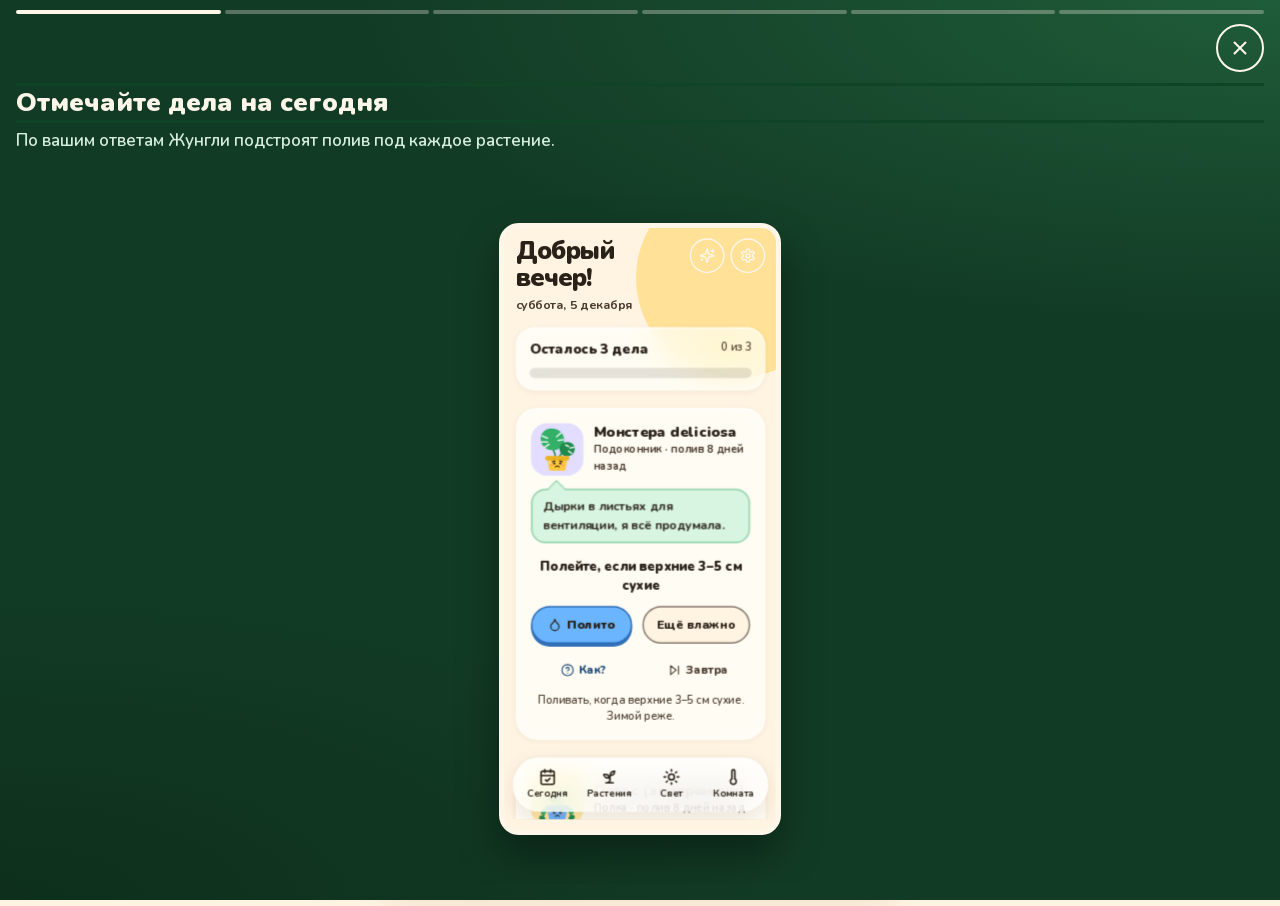
==== app/index.html @ 9d5446fd "Merge main; catalog row redesign moves to v187 Co-Authored-By: Claude Opus 5.5 <noreply@anthropic.co" ====
<!doctype html>
<!-- Жунгли · https://zhungli.zmoki.xyz/ · Copyright (c) 2026 Zarema Khalilova. All rights reserved. No copying, hosting or reuse without permission. See LICENSE. -->
<html lang="ru">
<head>
  <meta charset="utf-8">
  <meta name="viewport" content="width=device-width, initial-scale=1, viewport-fit=cover">
  <title>Жунгли</title>
  <meta name="description" content="Что сегодня сделать с растениями">
  <meta name="robots" content="noindex, nofollow">
  <meta name="copyright" content="© 2026 Zarema Khalilova. All rights reserved.">
  <meta name="theme-color" content="#fff4e2" media="(prefers-color-scheme: light)">
  <meta name="theme-color" content="#1a1524" media="(prefers-color-scheme: dark)">
  <meta name="apple-mobile-web-app-capable" content="yes">
  <meta name="mobile-web-app-capable" content="yes">
  <meta name="apple-mobile-web-app-status-bar-style" content="default">
  <meta name="apple-mobile-web-app-title" content="Жунгли">
  <link rel="apple-touch-icon" href="icons/icon-180.png">
  <link rel="icon" href="icons/icon.svg" type="image/svg+xml">
  <link rel="manifest" href="manifest.webmanifest">
  <link rel="preload" href="fonts/nunito-cyrillic.woff2" as="font" type="font/woff2" crossorigin>
  <link rel="stylesheet" href="style.css?v=187">
</head>
<body>
  <!-- Icons: Lucide v0.468.0, ISC License, (c) Lucide Contributors. See icons/LUCIDE-LICENSE.txt -->
  <svg class="sprite" aria-hidden="true">
    <symbol id="i-calendar-check" viewBox="0 0 24 24"><path d="M8 2v4" /> <path d="M16 2v4" /> <rect width="18" height="18" x="3" y="4" rx="2" /> <path d="M3 10h18" /> <path d="m9 16 2 2 4-4" /></symbol>
    <symbol id="i-sprout" viewBox="0 0 24 24"><path d="M7 20h10" /> <path d="M10 20c5.5-2.5.8-6.4 3-10" /> <path d="M9.5 9.4c1.1.8 1.8 2.2 2.3 3.7-2 .4-3.5.4-4.8-.3-1.2-.6-2.3-1.9-3-4.2 2.8-.5 4.4 0 5.5.8z" /> <path d="M14.1 6a7 7 0 0 0-1.1 4c1.9-.1 3.3-.6 4.3-1.4 1-1 1.6-2.3 1.7-4.6-2.7.1-4 1-4.9 2z" /></symbol>
    <symbol id="i-sun" viewBox="0 0 24 24"><circle cx="12" cy="12" r="4" /> <path d="M12 2v2" /> <path d="M12 20v2" /> <path d="m4.93 4.93 1.41 1.41" /> <path d="m17.66 17.66 1.41 1.41" /> <path d="M2 12h2" /> <path d="M20 12h2" /> <path d="m6.34 17.66-1.41 1.41" /> <path d="m19.07 4.93-1.41 1.41" /></symbol>
    <symbol id="i-thermometer" viewBox="0 0 24 24"><path d="M14 4v10.54a4 4 0 1 1-4 0V4a2 2 0 0 1 4 0Z" /></symbol>
    <symbol id="i-sparkles" viewBox="0 0 24 24"><path d="M9.937 15.5A2 2 0 0 0 8.5 14.063l-6.135-1.582a.5.5 0 0 1 0-.962L8.5 9.936A2 2 0 0 0 9.937 8.5l1.582-6.135a.5.5 0 0 1 .963 0L14.063 8.5A2 2 0 0 0 15.5 9.937l6.135 1.581a.5.5 0 0 1 0 .964L15.5 14.063a2 2 0 0 0-1.437 1.437l-1.582 6.135a.5.5 0 0 1-.963 0z" /> <path d="M20 3v4" /> <path d="M22 5h-4" /> <path d="M4 17v2" /> <path d="M5 18H3" /></symbol>
    <symbol id="i-settings" viewBox="0 0 24 24"><path d="M12.22 2h-.44a2 2 0 0 0-2 2v.18a2 2 0 0 1-1 1.73l-.43.25a2 2 0 0 1-2 0l-.15-.08a2 2 0 0 0-2.73.73l-.22.38a2 2 0 0 0 .73 2.73l.15.1a2 2 0 0 1 1 1.72v.51a2 2 0 0 1-1 1.74l-.15.09a2 2 0 0 0-.73 2.73l.22.38a2 2 0 0 0 2.73.73l.15-.08a2 2 0 0 1 2 0l.43.25a2 2 0 0 1 1 1.73V20a2 2 0 0 0 2 2h.44a2 2 0 0 0 2-2v-.18a2 2 0 0 1 1-1.73l.43-.25a2 2 0 0 1 2 0l.15.08a2 2 0 0 0 2.73-.73l.22-.39a2 2 0 0 0-.73-2.73l-.15-.08a2 2 0 0 1-1-1.74v-.5a2 2 0 0 1 1-1.74l.15-.09a2 2 0 0 0 .73-2.73l-.22-.38a2 2 0 0 0-2.73-.73l-.15.08a2 2 0 0 1-2 0l-.43-.25a2 2 0 0 1-1-1.73V4a2 2 0 0 0-2-2z" /> <circle cx="12" cy="12" r="3" /></symbol>
    <symbol id="i-droplet" viewBox="0 0 24 24"><path d="M12 22a7 7 0 0 0 7-7c0-2-1-3.9-3-5.5s-3.5-4-4-6.5c-.5 2.5-2 4.9-4 6.5C6 11.1 5 13 5 15a7 7 0 0 0 7 7z" /></symbol>
    <symbol id="i-skip-forward" viewBox="0 0 24 24"><polygon points="5 4 15 12 5 20 5 4" /> <line x1="19" x2="19" y1="5" y2="19" /></symbol>
    <symbol id="i-save" viewBox="0 0 24 24"><path d="M15.2 3a2 2 0 0 1 1.4.6l3.8 3.8a2 2 0 0 1 .6 1.4V19a2 2 0 0 1-2 2H5a2 2 0 0 1-2-2V5a2 2 0 0 1 2-2z" /> <path d="M17 21v-7a1 1 0 0 0-1-1H8a1 1 0 0 0-1 1v7" /> <path d="M7 3v4a1 1 0 0 0 1 1h7" /></symbol>
  <symbol id="i-circle-help" viewBox="0 0 24 24"><circle cx="12" cy="12" r="10" /> <path d="M9.09 9a3 3 0 0 1 5.83 1c0 2-3 3-3 3" /> <path d="M12 17h.01" /></symbol>
  <symbol id="i-copy" viewBox="0 0 24 24"><rect width="14" height="14" x="8" y="8" rx="2" ry="2" /> <path d="M4 16c-1.1 0-2-.9-2-2V4c0-1.1.9-2 2-2h10c1.1 0 2 .9 2 2" /></symbol>
    <symbol id="i-pencil" viewBox="0 0 24 24"><path d="M21.174 6.812a1 1 0 0 0-3.986-3.987L3.842 16.174a2 2 0 0 0-.5.83l-1.321 4.352a.5.5 0 0 0 .623.622l4.353-1.32a2 2 0 0 0 .83-.497z" /> <path d="m15 5 4 4" /></symbol>
    <symbol id="i-funnel" viewBox="0 0 24 24"><polygon points="22 3 2 3 10 12.46 10 19 14 21 14 12.46 22 3" /></symbol>
    <symbol id="i-search" viewBox="0 0 24 24"><circle cx="11" cy="11" r="8" /> <path d="m21 21-4.3-4.3" /></symbol>
    <symbol id="i-x" viewBox="0 0 24 24"><path d="M18 6 6 18" /> <path d="m6 6 12 12" /></symbol>
    <symbol id="i-check" viewBox="0 0 24 24"><path d="M20 6 9 17l-5-5" /></symbol>
    <symbol id="i-plus" viewBox="0 0 24 24"><path d="M5 12h14" /> <path d="M12 5v14" /></symbol>
    <symbol id="i-minus" viewBox="0 0 24 24"><path d="M5 12h14" /></symbol>
    <symbol id="i-wind" viewBox="0 0 24 24"><path d="M12.8 19.6A2 2 0 1 0 14 16H2" /> <path d="M17.5 8a2.5 2.5 0 1 1 2 4H2" /> <path d="M9.8 4.4A2 2 0 1 1 11 8H2" /></symbol>
    <symbol id="i-sun-dim" viewBox="0 0 24 24"><circle cx="12" cy="12" r="4" /> <path d="M12 4h.01" /> <path d="M20 12h.01" /> <path d="M12 20h.01" /> <path d="M4 12h.01" /> <path d="M17.657 6.343h.01" /> <path d="M17.657 17.657h.01" /> <path d="M6.343 17.657h.01" /> <path d="M6.343 6.343h.01" /></symbol>
    <symbol id="i-utensils" viewBox="0 0 24 24"><path d="M3 2v7c0 1.1.9 2 2 2h4a2 2 0 0 0 2-2V2" /> <path d="M7 2v20" /> <path d="M21 15V2a5 5 0 0 0-5 5v6c0 1.1.9 2 2 2h3Zm0 0v7" /></symbol>
    <symbol id="i-shovel" viewBox="0 0 24 24"><path d="M2 22v-5l5-5 5 5-5 5z" /> <path d="M9.5 14.5 16 8" /> <path d="m17 2 5 5-.5.5a3.53 3.53 0 0 1-5 0s0 0 0 0a3.53 3.53 0 0 1 0-5L17 2" /></symbol>
    <symbol id="i-lightbulb" viewBox="0 0 24 24"><path d="M15 14c.2-1 .7-1.7 1.5-2.5 1-.9 1.5-2.2 1.5-3.5A6 6 0 0 0 6 8c0 1 .2 2.2 1.5 3.5.7.7 1.3 1.5 1.5 2.5" /> <path d="M9 18h6" /> <path d="M10 22h4" /></symbol>
    <symbol id="i-triangle-alert" viewBox="0 0 24 24"><path d="m21.73 18-8-14a2 2 0 0 0-3.48 0l-8 14A2 2 0 0 0 4 21h16a2 2 0 0 0 1.73-3" /> <path d="M12 9v4" /> <path d="M12 17h.01" /></symbol>
    <symbol id="i-smile" viewBox="0 0 24 24"><circle cx="12" cy="12" r="10" /> <path d="M8 14s1.5 2 4 2 4-2 4-2" /> <line x1="9" x2="9.01" y1="9" y2="9" /> <line x1="15" x2="15.01" y1="9" y2="9" /></symbol>
    <symbol id="i-chevron-right" viewBox="0 0 24 24"><path d="m9 18 6-6-6-6" /></symbol>
    <symbol id="i-bot" viewBox="0 0 24 24"><path d="M12 8V4H8" /> <rect width="16" height="12" x="4" y="8" rx="2" /> <path d="M2 14h2" /> <path d="M20 14h2" /> <path d="M15 13v2" /> <path d="M9 13v2" /></symbol>
    <symbol id="i-smartphone" viewBox="0 0 24 24"><rect width="14" height="20" x="5" y="2" rx="2" ry="2" /> <path d="M12 18h.01" /></symbol>
    <symbol id="i-moon" viewBox="0 0 24 24"><path d="M12 3a6 6 0 0 0 9 9 9 9 0 1 1-9-9Z" /></symbol>
    <symbol id="i-arrow-left" viewBox="0 0 24 24"><path d="m12 19-7-7 7-7" /> <path d="M19 12H5" /></symbol>
    <symbol id="i-arrow-left-right" viewBox="0 0 24 24"><path d="M8 3 4 7l4 4" /> <path d="M4 7h16" /> <path d="m16 21 4-4-4-4" /> <path d="M20 17H4" /></symbol>
    <symbol id="i-droplet-off" viewBox="0 0 24 24"><path d="M18.715 13.186C18.29 11.858 17.384 10.607 16 9.5c-2-1.6-3.5-4-4-6.5a10.7 10.7 0 0 1-.884 2.586" /> <path d="m2 2 20 20" /> <path d="M8.795 8.797A11 11 0 0 1 8 9.5C6 11.1 5 13 5 15a7 7 0 0 0 13.222 3.208" /></symbol>
    <symbol id="i-droplets" viewBox="0 0 24 24"><path d="M7 16.3c2.2 0 4-1.83 4-4.05 0-1.16-.57-2.26-1.71-3.19S7.29 6.75 7 5.3c-.29 1.45-1.14 2.84-2.29 3.76S3 11.1 3 12.25c0 2.22 1.8 4.05 4 4.05z" /> <path d="M12.56 6.6A10.97 10.97 0 0 0 14 3.02c.5 2.5 2 4.9 4 6.5s3 3.5 3 5.5a6.98 6.98 0 0 1-11.91 4.97" /></symbol>
    <symbol id="i-flame" viewBox="0 0 24 24"><path d="M8.5 14.5A2.5 2.5 0 0 0 11 12c0-1.38-.5-2-1-3-1.072-2.143-.224-4.054 2-6 .5 2.5 2 4.9 4 6.5 2 1.6 3 3.5 3 5.5a7 7 0 1 1-14 0c0-1.153.433-2.294 1-3a2.5 2.5 0 0 0 2.5 2.5z" /></symbol>
    <symbol id="i-snowflake" viewBox="0 0 24 24"><line x1="2" x2="22" y1="12" y2="12" /> <line x1="12" x2="12" y1="2" y2="22" /> <path d="m20 16-4-4 4-4" /> <path d="m4 8 4 4-4 4" /> <path d="m16 4-4 4-4-4" /> <path d="m8 20 4-4 4 4" /></symbol>
    <symbol id="i-alarm-clock" viewBox="0 0 24 24"><circle cx="12" cy="13" r="8" /> <path d="M12 9v4l2 2" /> <path d="M5 3 2 6" /> <path d="m22 6-3-3" /> <path d="M6.38 18.7 4 21" /> <path d="M17.64 18.67 20 21" /></symbol>
    <symbol id="i-lamp" viewBox="0 0 24 24"><path d="M8 2h8l4 10H4L8 2Z" /> <path d="M12 12v6" /> <path d="M8 22v-2c0-1.1.9-2 2-2h4a2 2 0 0 1 2 2v2H8Z" /></symbol>
    <symbol id="i-sticky-note" viewBox="0 0 24 24"><path d="M16 3H5a2 2 0 0 0-2 2v14a2 2 0 0 0 2 2h14a2 2 0 0 0 2-2V8Z" /> <path d="M15 3v4a2 2 0 0 0 2 2h4" /></symbol>
    <symbol id="i-laugh" viewBox="0 0 24 24"><circle cx="12" cy="12" r="10" /> <path d="M18 13a6 6 0 0 1-6 5 6 6 0 0 1-6-5h12Z" /> <line x1="9" x2="9.01" y1="9" y2="9" /> <line x1="15" x2="15.01" y1="9" y2="9" /></symbol>
    <symbol id="i-frown" viewBox="0 0 24 24"><circle cx="12" cy="12" r="10" /> <path d="M16 16s-1.5-2-4-2-4 2-4 2" /> <line x1="9" x2="9.01" y1="9" y2="9" /> <line x1="15" x2="15.01" y1="9" y2="9" /></symbol>
    <symbol id="i-meh" viewBox="0 0 24 24"><circle cx="12" cy="12" r="10" /> <line x1="8" x2="16" y1="15" y2="15" /> <line x1="9" x2="9.01" y1="9" y2="9" /> <line x1="15" x2="15.01" y1="9" y2="9" /></symbol>
    <symbol id="i-trash-2" viewBox="0 0 24 24"><path d="M3 6h18" /> <path d="M19 6v14c0 1-1 2-2 2H7c-1 0-2-1-2-2V6" /> <path d="M8 6V4c0-1 1-2 2-2h4c1 0 2 1 2 2v2" /> <line x1="10" x2="10" y1="11" y2="17" /> <line x1="14" x2="14" y1="11" y2="17" /></symbol>
    <symbol id="i-camera" viewBox="0 0 24 24"><path d="M14.5 4h-5L7 7H4a2 2 0 0 0-2 2v9a2 2 0 0 0 2 2h16a2 2 0 0 0 2-2V9a2 2 0 0 0-2-2h-3l-2.5-3z" /> <circle cx="12" cy="13" r="3" /></symbol>
    <!-- house-heart: from lucide-static 1.70.0 (not in 0.468.0), same ISC license -->
    <symbol id="i-house-heart" viewBox="0 0 24 24"><path d="M8.62 13.8A2.25 2.25 0 1 1 12 10.836a2.25 2.25 0 1 1 3.38 2.966l-2.626 2.856a.998.998 0 0 1-1.507 0z" /> <path d="M3 10a2 2 0 0 1 .709-1.528l7-6a2 2 0 0 1 2.582 0l7 6A2 2 0 0 1 21 10v9a2 2 0 0 1-2 2H5a2 2 0 0 1-2-2z" /></symbol>
    <symbol id="i-paw-print" viewBox="0 0 24 24"><circle cx="11" cy="4" r="2" /><circle cx="18" cy="8" r="2" /><circle cx="20" cy="16" r="2" /><path d="M9 10a5 5 0 0 1 5 5v3.5a3.5 3.5 0 0 1-6.84 1.045Q6.52 17.48 4.46 16.84A3.5 3.5 0 0 1 5.5 10Z" /></symbol>
    <symbol id="i-paw-toxic" viewBox="0 0 24 24"><g transform="matrix(-1 0 0 1 24 0)"><circle cx="11" cy="4" r="2" /><circle cx="18" cy="8" r="2" /><circle cx="20" cy="16" r="2" /><path d="M9 10a5 5 0 0 1 5 5v3.5a3.5 3.5 0 0 1-6.84 1.045Q6.52 17.48 4.46 16.84A3.5 3.5 0 0 1 5.5 10Z" /></g></symbol>
    <symbol id="i-biohazard" viewBox="0 0 24 24"><circle cx="12" cy="11.9" r="2" /><path d="M6.7 3.4c-.9 2.5 0 5.2 2.2 6.7C6.5 9 3.7 9.6 2 11.6" /><path d="m8.9 10.1 1.4.8" /><path d="M17.3 3.4c.9 2.5 0 5.2-2.2 6.7 2.4-1.2 5.2-.6 6.9 1.5" /><path d="m15.1 10.1-1.4.8" /><path d="M16.7 20.8c-2.6-.4-4.6-2.6-4.7-5.3-.2 2.6-2.1 4.8-4.7 5.2" /><path d="M12 13.9v1.6" /><path d="M13.5 5.4c-1-.2-2-.2-3 0" /><path d="M17 16.4c.7-.7 1.2-1.6 1.5-2.5" /><path d="M5.5 13.9c.3.9.8 1.8 1.5 2.5" /></symbol>
    <symbol id="i-file-up" viewBox="0 0 24 24"><path d="M15 2H6a2 2 0 0 0-2 2v16a2 2 0 0 0 2 2h12a2 2 0 0 0 2-2V7Z" /> <path d="M14 2v4a2 2 0 0 0 2 2h4" /> <path d="M12 12v6" /> <path d="m15 15-3-3-3 3" /></symbol>
    <symbol id="i-waves" viewBox="0 0 24 24"><path d="M2 6c.6.5 1.2 1 2.5 1C7 7 7 5 9.5 5c2.6 0 2.4 2 5 2 2.5 0 2.5-2 5-2 1.3 0 1.9.5 2.5 1" /> <path d="M2 12c.6.5 1.2 1 2.5 1 2.5 0 2.5-2 5-2 2.6 0 2.4 2 5 2 2.5 0 2.5-2 5-2 1.3 0 1.9.5 2.5 1" /> <path d="M2 18c.6.5 1.2 1 2.5 1 2.5 0 2.5-2 5-2 2.6 0 2.4 2 5 2 2.5 0 2.5-2 5-2 1.3 0 1.9.5 2.5 1" /></symbol>
    <symbol id="i-blend" viewBox="0 0 24 24"><circle cx="9" cy="9" r="7" /> <circle cx="15" cy="15" r="7" /></symbol>
    <symbol id="i-brick-wall" viewBox="0 0 24 24"><rect width="18" height="18" x="3" y="3" rx="2" /> <path d="M12 9v6" /> <path d="M16 15v6" /> <path d="M16 3v6" /> <path d="M3 15h18" /> <path d="M3 9h18" /> <path d="M8 15v6" /> <path d="M8 3v6" /></symbol>
    <symbol id="i-leaf" viewBox="0 0 24 24"><path d="M11 20A7 7 0 0 1 9.8 6.1C15.5 5 17 4.48 19 2c1 2 2 4.18 2 8 0 5.5-4.78 10-10 10Z" /><path d="M2 21c0-3 1.85-5.36 5.08-6C9.5 14.52 12 13 13 12" /></symbol>
    <symbol id="i-layers" viewBox="0 0 24 24"><path d="M12.83 2.18a2 2 0 0 0-1.66 0L2.6 6.08a1 1 0 0 0 0 1.83l8.58 3.91a2 2 0 0 0 1.66 0l8.58-3.9a1 1 0 0 0 0-1.83z" /><path d="M2 12a1 1 0 0 0 .58.91l8.6 3.91a2 2 0 0 0 1.65 0l8.58-3.9A1 1 0 0 0 22 12" /><path d="M2 17a1 1 0 0 0 .58.91l8.6 3.91a2 2 0 0 0 1.65 0l8.58-3.9A1 1 0 0 0 22 17" /></symbol>
    <symbol id="i-tree-palm" viewBox="0 0 24 24"><path d="M13 8c0-2.76-2.46-5-5.5-5S2 5.24 2 8h2l1-1 1 1h4" /><path d="M13 7.14A5.82 5.82 0 0 1 16.5 6c3.04 0 5.5 2.24 5.5 5h-3l-1-1-1 1h-3" /><path d="M5.89 9.71c-2.15 2.15-2.3 5.47-.35 7.43l4.24-4.25.7-.7.71-.71 2.12-2.12c-1.95-1.96-5.27-1.8-7.42.35" /><path d="M11 15.5c.5 2.5-.17 4.5-1 6.5h4c2-5.5-.5-12-1-14" /></symbol>
    <symbol id="i-arrow-up-from-line" viewBox="0 0 24 24"><path d="m18 9-6-6-6 6" /><path d="M12 3v14" /><path d="M5 21h14" /></symbol>
    <symbol id="i-glass-water" viewBox="0 0 24 24"><path d="M5.116 4.104A1 1 0 0 1 6.11 3h11.78a1 1 0 0 1 .994 1.105L17.19 20.21A2 2 0 0 1 15.2 22H8.8a2 2 0 0 1-2-1.79z" /> <path d="M6 12a5 5 0 0 1 6 0 5 5 0 0 0 6 0" /></symbol>
    <symbol id="i-fish" viewBox="0 0 24 24"><path d="M6.5 12c.94-3.46 4.94-6 8.5-6 3.56 0 6.06 2.54 7 6-.94 3.47-3.44 6-7 6s-7.56-2.53-8.5-6Z" /> <path d="M18 12v.5" /> <path d="M16 17.93a9.77 9.77 0 0 1 0-11.86" /> <path d="M7 10.67C7 8 5.58 5.97 2.73 5.5c-1 1.5-1 5 .23 6.5-1.24 1.5-1.24 5-.23 6.5C5.58 18.03 7 16 7 13.33" /> <path d="M10.46 7.26C10.2 5.88 9.17 4.24 8 3h5.8a2 2 0 0 1 1.98 1.67l.23 1.4" /> <path d="m16.01 17.93-.23 1.4A2 2 0 0 1 13.8 21H9.5a5.96 5.96 0 0 0 1.49-3.98" /></symbol>
    <symbol id="i-grip" viewBox="0 0 24 24"><circle cx="12" cy="5" r="1" /> <circle cx="19" cy="5" r="1" /> <circle cx="5" cy="5" r="1" /> <circle cx="12" cy="12" r="1" /> <circle cx="19" cy="12" r="1" /> <circle cx="5" cy="12" r="1" /> <circle cx="12" cy="19" r="1" /> <circle cx="19" cy="19" r="1" /> <circle cx="5" cy="19" r="1" /></symbol>
    <symbol id="i-mountain" viewBox="0 0 24 24"><path d="m8 3 4 8 5-5 5 15H2L8 3z" /></symbol>
    <symbol id="i-tree-deciduous" viewBox="0 0 24 24"><path d="M8 19a4 4 0 0 1-2.24-7.32A3.5 3.5 0 0 1 9 6.03V6a3 3 0 1 1 6 0v.04a3.5 3.5 0 0 1 3.24 5.65A4 4 0 0 1 16 19Z" /> <path d="M12 19v3" /></symbol>
    <symbol id="i-flask-round" viewBox="0 0 24 24"><path d="M10 2v6.292a7 7 0 1 0 4 0V2" /> <path d="M5 15h14" /> <path d="M8.5 2h7" /></symbol>
    <symbol id="i-cable" viewBox="0 0 24 24"><path d="M17 21v-2a1 1 0 0 1-1-1v-1a2 2 0 0 1 2-2h2a2 2 0 0 1 2 2v1a1 1 0 0 1-1 1" /> <path d="M19 15V6.5a1 1 0 0 0-7 0v11a1 1 0 0 1-7 0V9" /> <path d="M21 21v-2h-4" /> <path d="M3 5h4V3" /> <path d="M7 5a1 1 0 0 1 1 1v1a2 2 0 0 1-2 2H4a2 2 0 0 1-2-2V6a1 1 0 0 1 1-1V3" /></symbol>
    <symbol id="i-cylinder" viewBox="0 0 24 24"><ellipse cx="12" cy="5" rx="9" ry="3" /> <path d="M3 5v14a9 3 0 0 0 18 0V5" /></symbol>
    <symbol id="i-timer" viewBox="0 0 24 24"><line x1="10" x2="14" y1="2" y2="2" /> <line x1="12" x2="15" y1="14" y2="11" /> <circle cx="12" cy="14" r="8" /></symbol>
    <symbol id="i-wrench" viewBox="0 0 24 24"><path d="M14.7 6.3a1 1 0 0 0 0 1.4l1.6 1.6a1 1 0 0 0 1.4 0l3.77-3.77a6 6 0 0 1-7.94 7.94l-6.91 6.91a2.12 2.12 0 0 1-3-3l6.91-6.91a6 6 0 0 1 7.94-7.94l-3.76 3.76z" /></symbol>
    <symbol id="i-scissors" viewBox="0 0 24 24"><circle cx="6" cy="6" r="3" /> <path d="M8.12 8.12 12 12" /> <path d="M20 4 8.12 15.88" /> <circle cx="6" cy="18" r="3" /> <path d="M14.8 14.8 20 20" /></symbol>
    <symbol id="i-annoyed" viewBox="0 0 24 24"><circle cx="12" cy="12" r="10" /> <path d="M8 15h8" /> <path d="M8 9h2" /> <path d="M14 9h2" /></symbol>
  </svg>
  <div class="blobs" aria-hidden="true"><i></i><i></i><i></i></div>
  <main id="view"></main>
  <div id="live" class="sr-only" role="status" aria-live="polite"></div>

  <nav class="tabs" aria-label="Разделы">
    <button data-tab="today" class="active"><svg class="ic" aria-hidden="true"><use href="#i-calendar-check"/></svg>Сегодня</button>
    <button data-tab="plants"><svg class="ic" aria-hidden="true"><use href="#i-sprout"/></svg>Растения</button>
    <button data-tab="light"><svg class="ic" aria-hidden="true"><use href="#i-sun"/></svg>Свет</button>
    <button data-tab="room"><svg class="ic" aria-hidden="true"><use href="#i-thermometer"/></svg>Комната</button>
  </nav>

  <dialog id="sheet"><div id="sheet-body"></div><div id="sheet-live" class="sr-only" role="status" aria-live="polite"></div></dialog>
  <dialog id="stories" class="stories" aria-label="Как работают Жунгли"></dialog>
  <dialog id="ask" class="ask" aria-labelledby="ask-title"></dialog>
  <input type="file" id="photo-input" accept="image/*" hidden>
  <input type="file" id="import-input" accept="application/json,.json" hidden>
  <input type="file" id="ai-file-input" accept=".json,.txt,application/json,text/plain" hidden>

  <!-- On every release: bump v here and in version.txt -->
  <script src="plants.js?v=187"></script>
  <script src="shapes.js?v=187"></script>
  <script src="changelog.js?v=187"></script>
  <script src="core.js?v=187"></script>
  <script src="stats.js?v=187"></script>
  <script src="state.js?v=187"></script>
  <script src="views.js?v=187"></script>
  <script src="plant.js?v=187"></script>
  <script src="add.js?v=187"></script>
  <script src="settings.js?v=187"></script>
  <script src="stories.js?v=187"></script>
  <script src="app.js?v=187"></script>
  <script src="telegram.js?v=187"></script>
</body>
</html>
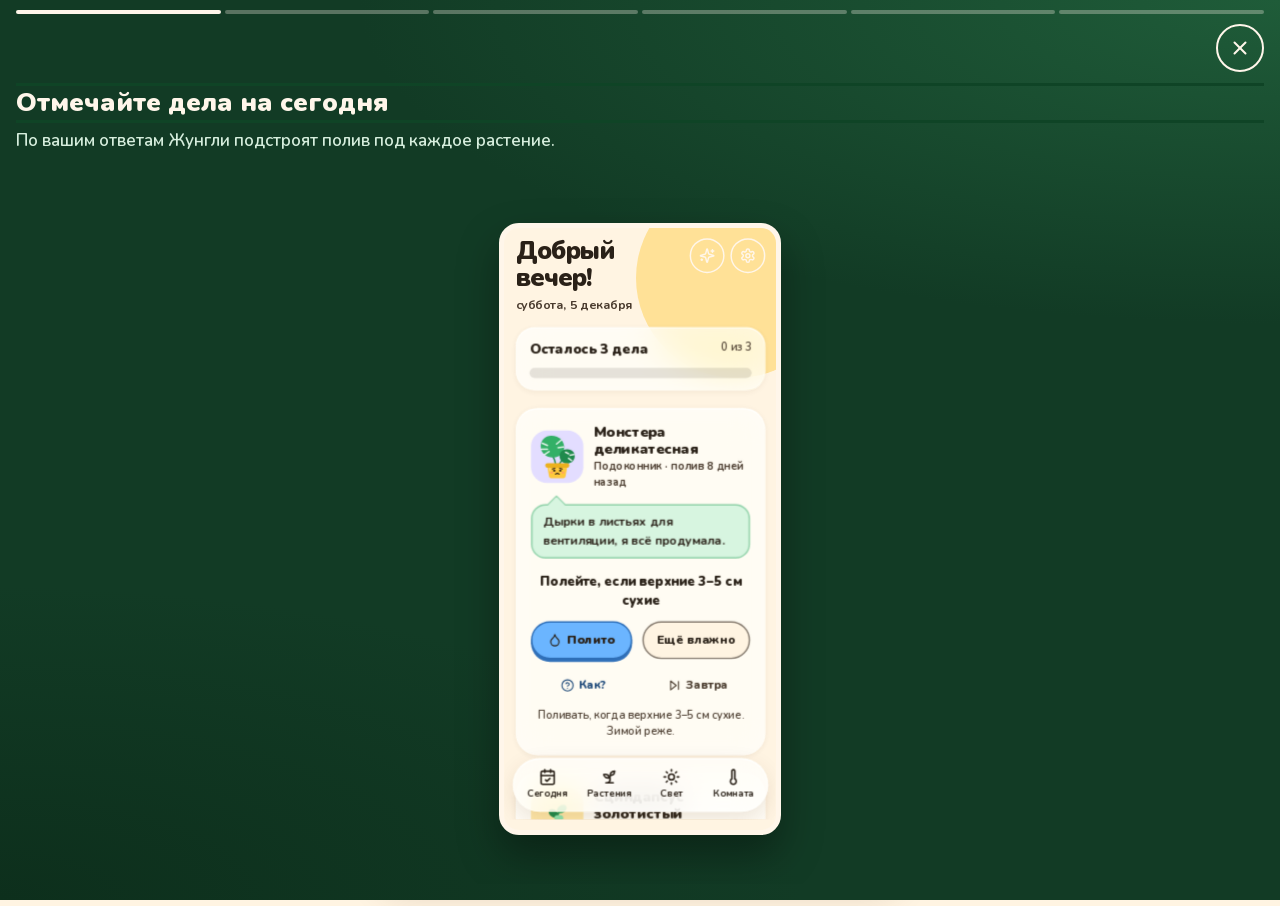
==== commit 643c7a16: "Catalog ids: zhungli-content slugs, linked by content plant ids (v188) - 50 cards take the zhungli-c" ====
--- a/app/index.html
+++ b/app/index.html
@@ -18,7 +18,7 @@
   <link rel="icon" href="icons/icon.svg" type="image/svg+xml">
   <link rel="manifest" href="manifest.webmanifest">
   <link rel="preload" href="fonts/nunito-cyrillic.woff2" as="font" type="font/woff2" crossorigin>
-  <link rel="stylesheet" href="style.css?v=187">
+  <link rel="stylesheet" href="style.css?v=188">
 </head>
 <body>
   <!-- Icons: Lucide v0.468.0, ISC License, (c) Lucide Contributors. See icons/LUCIDE-LICENSE.txt -->
@@ -111,18 +111,18 @@
   <input type="file" id="ai-file-input" accept=".json,.txt,application/json,text/plain" hidden>
 
   <!-- On every release: bump v here and in version.txt -->
-  <script src="plants.js?v=187"></script>
-  <script src="shapes.js?v=187"></script>
-  <script src="changelog.js?v=187"></script>
-  <script src="core.js?v=187"></script>
-  <script src="stats.js?v=187"></script>
-  <script src="state.js?v=187"></script>
-  <script src="views.js?v=187"></script>
-  <script src="plant.js?v=187"></script>
-  <script src="add.js?v=187"></script>
-  <script src="settings.js?v=187"></script>
-  <script src="stories.js?v=187"></script>
-  <script src="app.js?v=187"></script>
-  <script src="telegram.js?v=187"></script>
+  <script src="plants.js?v=188"></script>
+  <script src="shapes.js?v=188"></script>
+  <script src="changelog.js?v=188"></script>
+  <script src="core.js?v=188"></script>
+  <script src="stats.js?v=188"></script>
+  <script src="state.js?v=188"></script>
+  <script src="views.js?v=188"></script>
+  <script src="plant.js?v=188"></script>
+  <script src="add.js?v=188"></script>
+  <script src="settings.js?v=188"></script>
+  <script src="stories.js?v=188"></script>
+  <script src="app.js?v=188"></script>
+  <script src="telegram.js?v=188"></script>
 </body>
 </html>
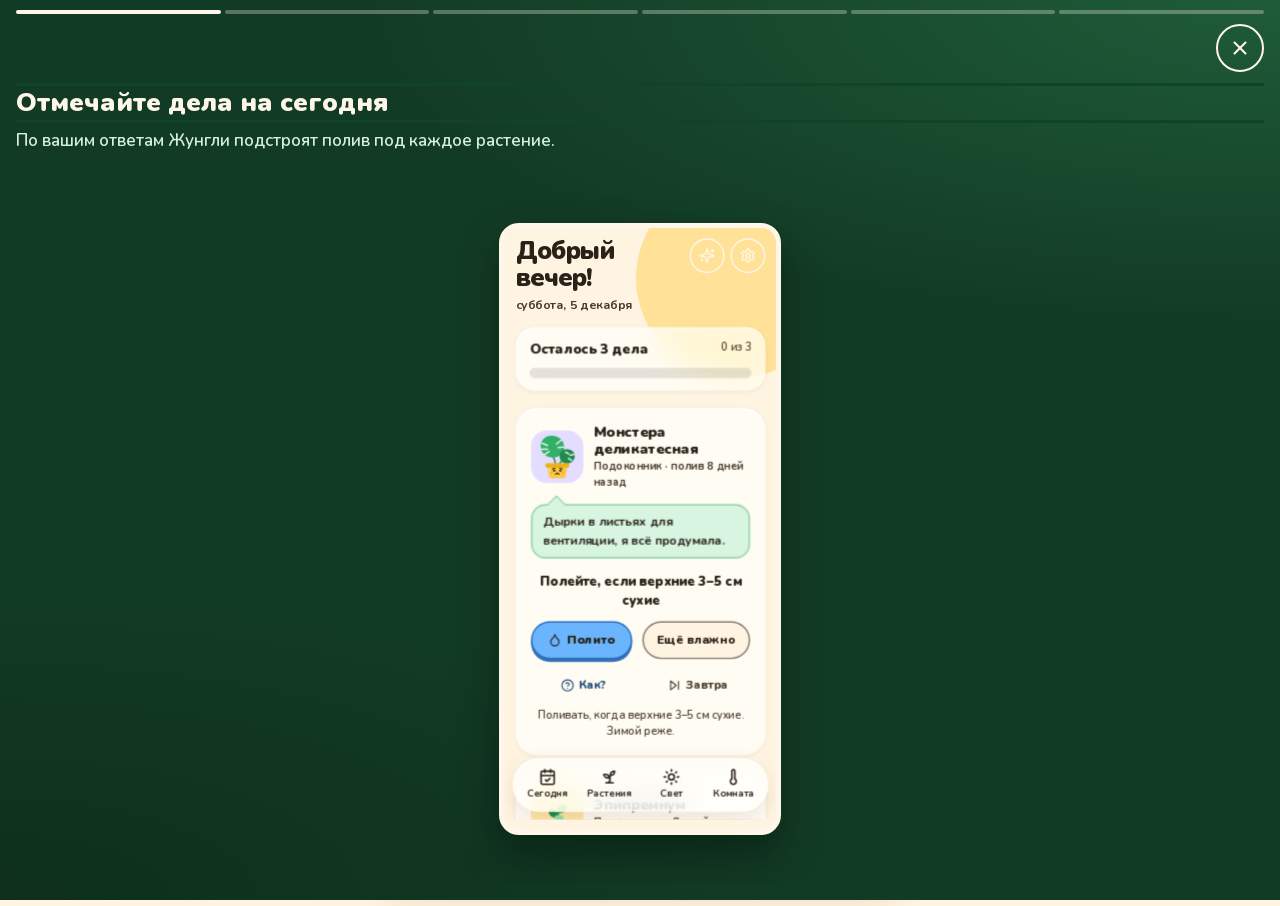
==== commit f80325b5: "Catalog names from zhungli-content (v189) - tools/names.js reads zhungli-content plants/*.yml (its o" ====
--- a/app/index.html
+++ b/app/index.html
@@ -18,7 +18,7 @@
   <link rel="icon" href="icons/icon.svg" type="image/svg+xml">
   <link rel="manifest" href="manifest.webmanifest">
   <link rel="preload" href="fonts/nunito-cyrillic.woff2" as="font" type="font/woff2" crossorigin>
-  <link rel="stylesheet" href="style.css?v=188">
+  <link rel="stylesheet" href="style.css?v=189">
 </head>
 <body>
   <!-- Icons: Lucide v0.468.0, ISC License, (c) Lucide Contributors. See icons/LUCIDE-LICENSE.txt -->
@@ -111,18 +111,18 @@
   <input type="file" id="ai-file-input" accept=".json,.txt,application/json,text/plain" hidden>
 
   <!-- On every release: bump v here and in version.txt -->
-  <script src="plants.js?v=188"></script>
-  <script src="shapes.js?v=188"></script>
-  <script src="changelog.js?v=188"></script>
-  <script src="core.js?v=188"></script>
-  <script src="stats.js?v=188"></script>
-  <script src="state.js?v=188"></script>
-  <script src="views.js?v=188"></script>
-  <script src="plant.js?v=188"></script>
-  <script src="add.js?v=188"></script>
-  <script src="settings.js?v=188"></script>
-  <script src="stories.js?v=188"></script>
-  <script src="app.js?v=188"></script>
-  <script src="telegram.js?v=188"></script>
+  <script src="plants.js?v=189"></script>
+  <script src="shapes.js?v=189"></script>
+  <script src="changelog.js?v=189"></script>
+  <script src="core.js?v=189"></script>
+  <script src="stats.js?v=189"></script>
+  <script src="state.js?v=189"></script>
+  <script src="views.js?v=189"></script>
+  <script src="plant.js?v=189"></script>
+  <script src="add.js?v=189"></script>
+  <script src="settings.js?v=189"></script>
+  <script src="stories.js?v=189"></script>
+  <script src="app.js?v=189"></script>
+  <script src="telegram.js?v=189"></script>
 </body>
 </html>
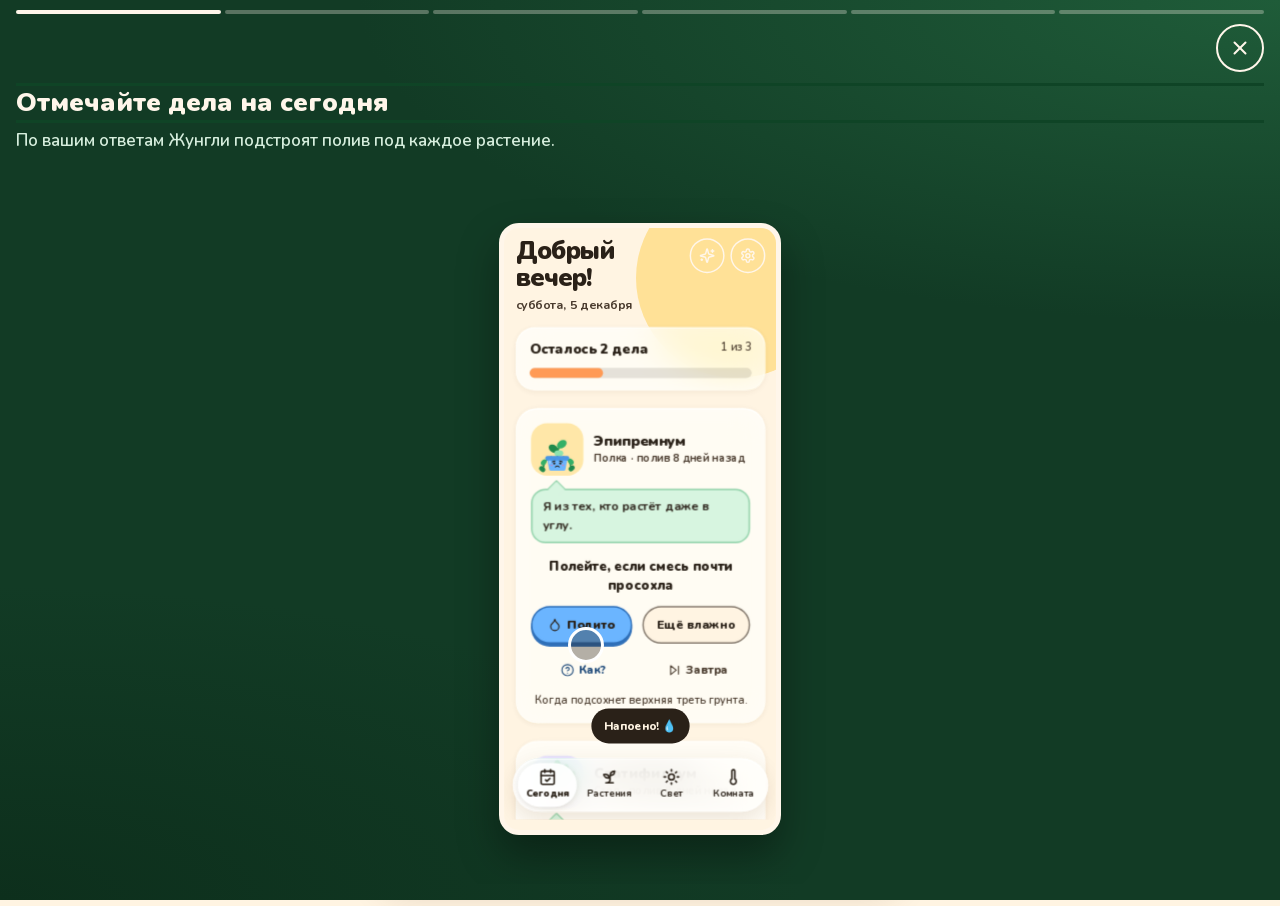
==== commit edbaa62e: "Catalog search: typo allowance by the length as typed (v192) typoMatcher counted letters after searc" ====
--- a/app/index.html
+++ b/app/index.html
@@ -18,7 +18,7 @@
   <link rel="icon" href="icons/icon.svg" type="image/svg+xml">
   <link rel="manifest" href="manifest.webmanifest">
   <link rel="preload" href="fonts/nunito-cyrillic.woff2" as="font" type="font/woff2" crossorigin>
-  <link rel="stylesheet" href="style.css?v=189">
+  <link rel="stylesheet" href="style.css?v=192">
 </head>
 <body>
   <!-- Icons: Lucide v0.468.0, ISC License, (c) Lucide Contributors. See icons/LUCIDE-LICENSE.txt -->
@@ -111,18 +111,18 @@
   <input type="file" id="ai-file-input" accept=".json,.txt,application/json,text/plain" hidden>
 
   <!-- On every release: bump v here and in version.txt -->
-  <script src="plants.js?v=189"></script>
-  <script src="shapes.js?v=189"></script>
-  <script src="changelog.js?v=189"></script>
-  <script src="core.js?v=189"></script>
-  <script src="stats.js?v=189"></script>
-  <script src="state.js?v=189"></script>
-  <script src="views.js?v=189"></script>
-  <script src="plant.js?v=189"></script>
-  <script src="add.js?v=189"></script>
-  <script src="settings.js?v=189"></script>
-  <script src="stories.js?v=189"></script>
-  <script src="app.js?v=189"></script>
-  <script src="telegram.js?v=189"></script>
+  <script src="plants.js?v=192"></script>
+  <script src="shapes.js?v=192"></script>
+  <script src="changelog.js?v=192"></script>
+  <script src="core.js?v=192"></script>
+  <script src="stats.js?v=192"></script>
+  <script src="state.js?v=192"></script>
+  <script src="views.js?v=192"></script>
+  <script src="plant.js?v=192"></script>
+  <script src="add.js?v=192"></script>
+  <script src="settings.js?v=192"></script>
+  <script src="stories.js?v=192"></script>
+  <script src="app.js?v=192"></script>
+  <script src="telegram.js?v=192"></script>
 </body>
 </html>
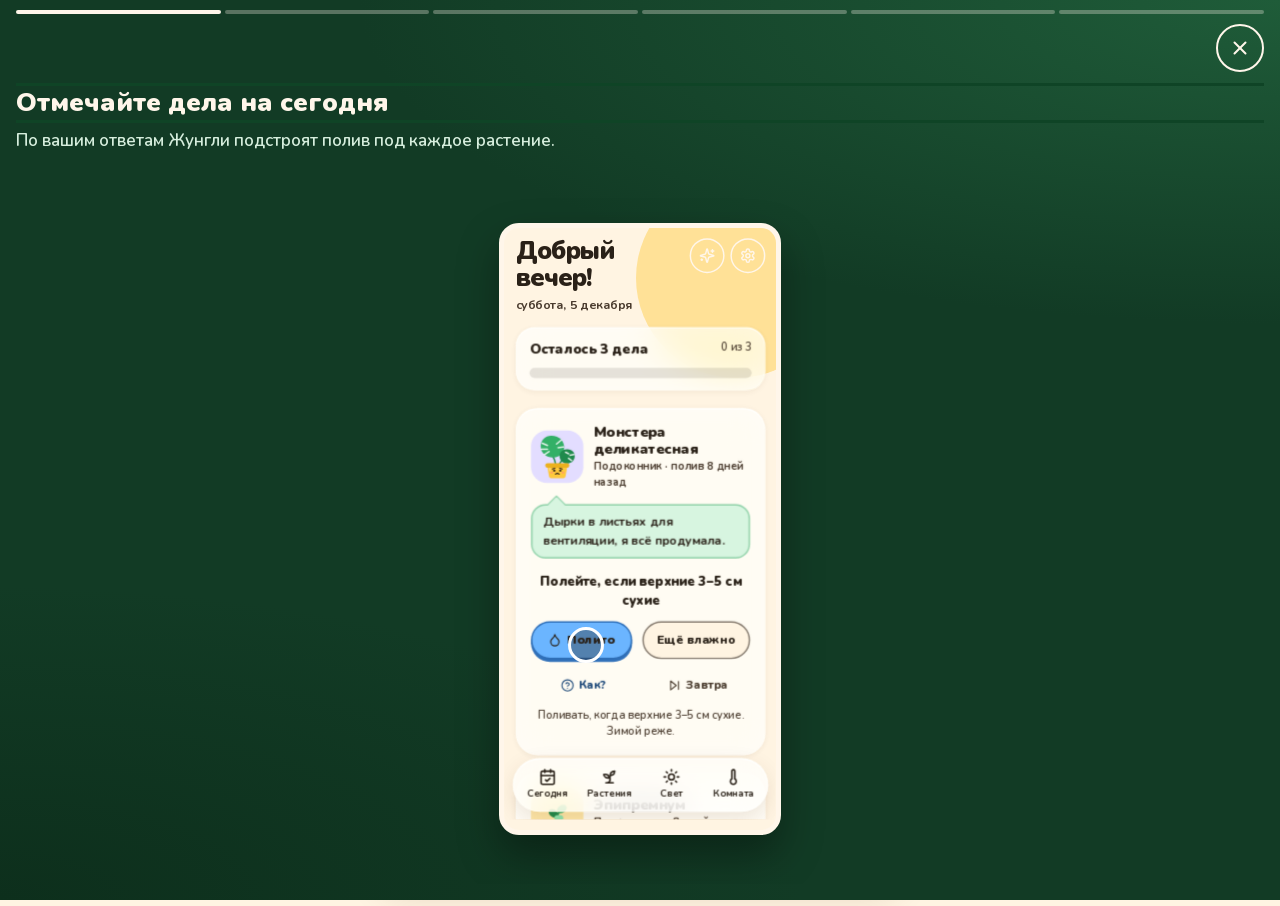
==== commit 574bb4ef: "Card notes and settings agree (v193) - Room tab: a cool winter the card asks for («зимой 10–15 °C») " ====
--- a/app/index.html
+++ b/app/index.html
@@ -18,7 +18,7 @@
   <link rel="icon" href="icons/icon.svg" type="image/svg+xml">
   <link rel="manifest" href="manifest.webmanifest">
   <link rel="preload" href="fonts/nunito-cyrillic.woff2" as="font" type="font/woff2" crossorigin>
-  <link rel="stylesheet" href="style.css?v=192">
+  <link rel="stylesheet" href="style.css?v=193">
 </head>
 <body>
   <!-- Icons: Lucide v0.468.0, ISC License, (c) Lucide Contributors. See icons/LUCIDE-LICENSE.txt -->
@@ -111,18 +111,18 @@
   <input type="file" id="ai-file-input" accept=".json,.txt,application/json,text/plain" hidden>
 
   <!-- On every release: bump v here and in version.txt -->
-  <script src="plants.js?v=192"></script>
-  <script src="shapes.js?v=192"></script>
-  <script src="changelog.js?v=192"></script>
-  <script src="core.js?v=192"></script>
-  <script src="stats.js?v=192"></script>
-  <script src="state.js?v=192"></script>
-  <script src="views.js?v=192"></script>
-  <script src="plant.js?v=192"></script>
-  <script src="add.js?v=192"></script>
-  <script src="settings.js?v=192"></script>
-  <script src="stories.js?v=192"></script>
-  <script src="app.js?v=192"></script>
-  <script src="telegram.js?v=192"></script>
+  <script src="plants.js?v=193"></script>
+  <script src="shapes.js?v=193"></script>
+  <script src="changelog.js?v=193"></script>
+  <script src="core.js?v=193"></script>
+  <script src="stats.js?v=193"></script>
+  <script src="state.js?v=193"></script>
+  <script src="views.js?v=193"></script>
+  <script src="plant.js?v=193"></script>
+  <script src="add.js?v=193"></script>
+  <script src="settings.js?v=193"></script>
+  <script src="stories.js?v=193"></script>
+  <script src="app.js?v=193"></script>
+  <script src="telegram.js?v=193"></script>
 </body>
 </html>
